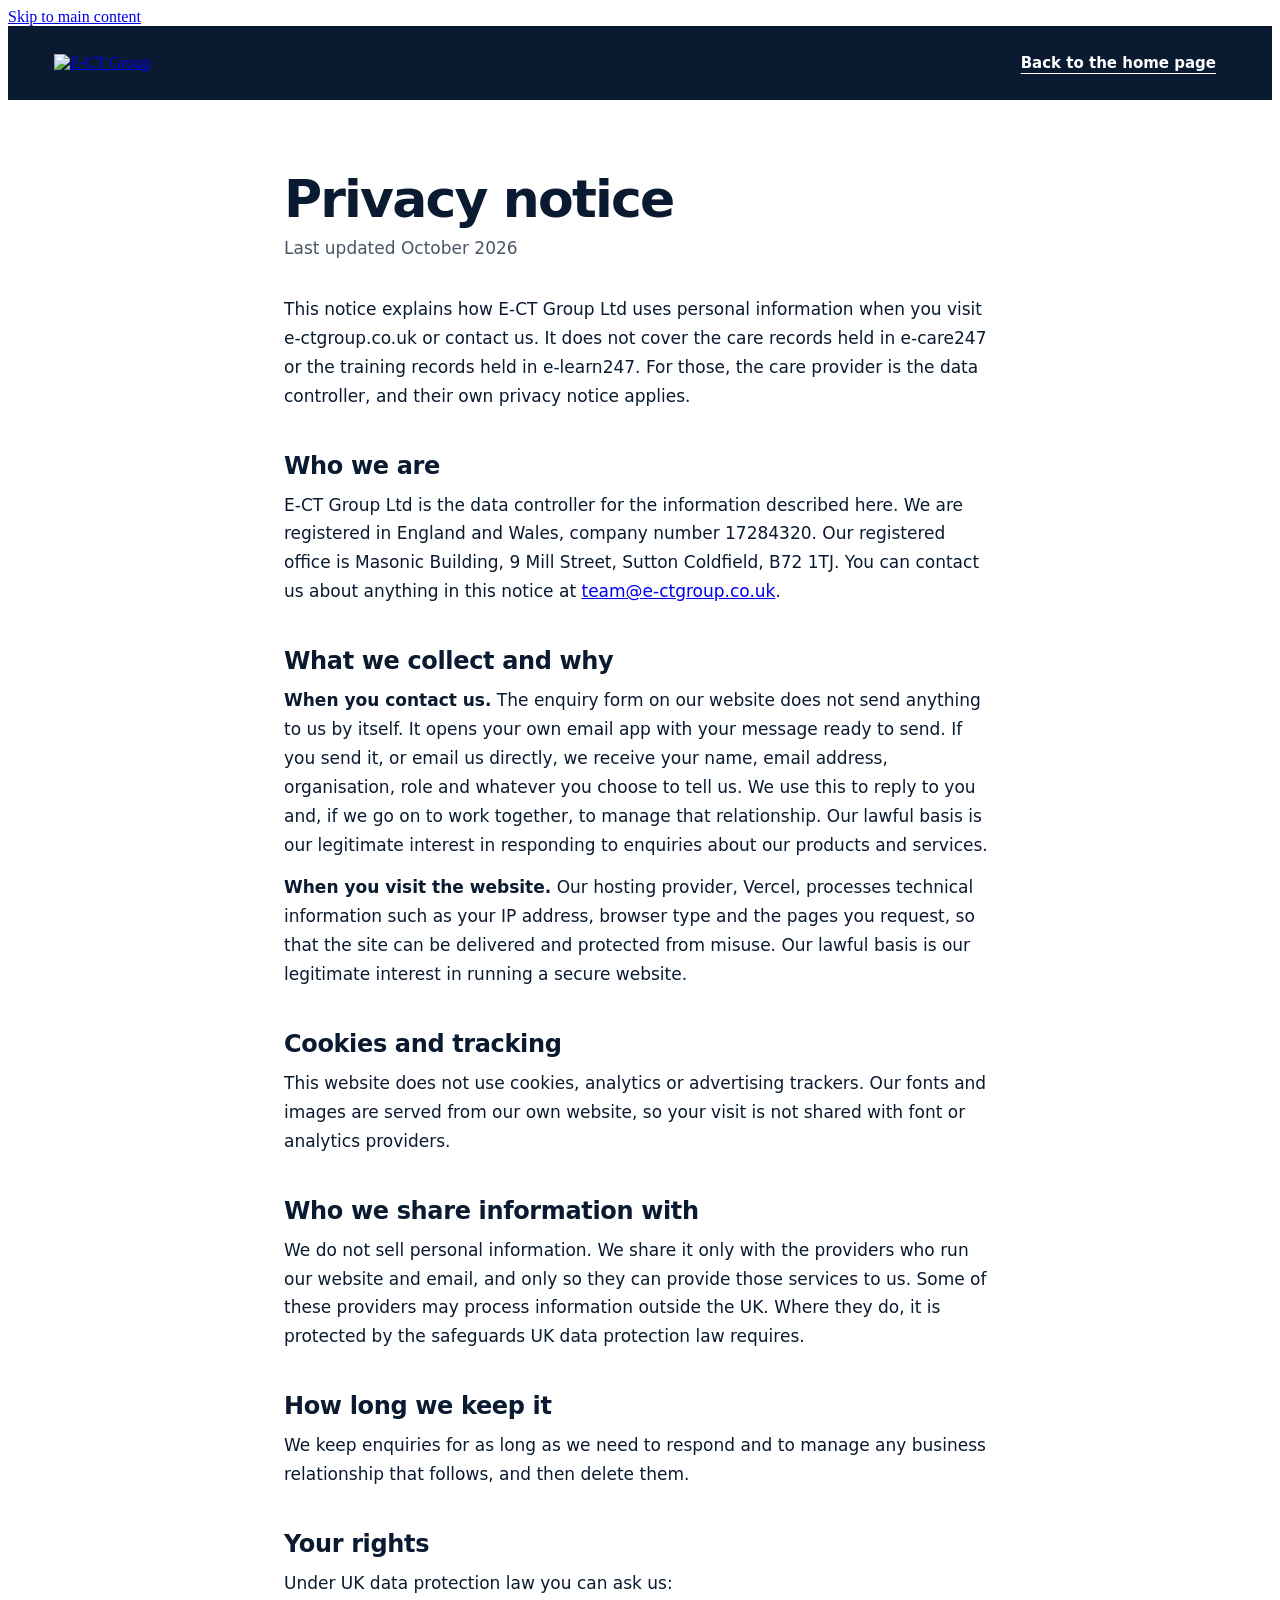
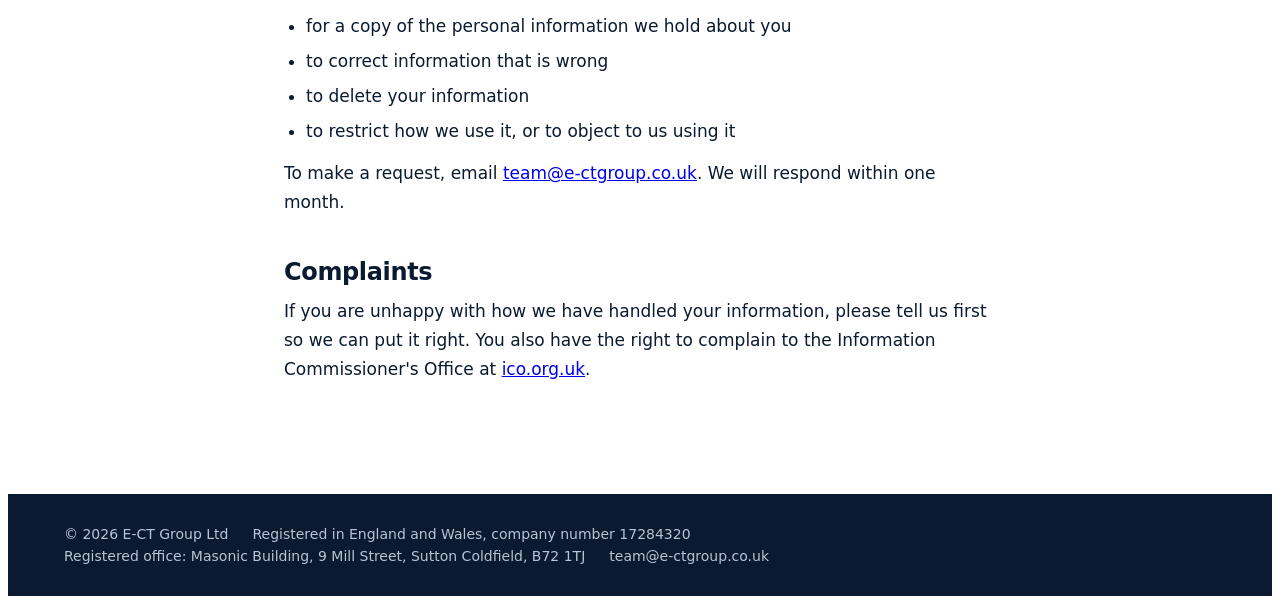
==== privacy.html @ 73a42988 "Add files via upload" ====
<!doctype html>
<html lang="en-GB">
<head>
<meta charset="utf-8">
<meta name="viewport" content="width=device-width, initial-scale=1">
<title>Privacy notice · E-CT Group</title>
<meta name="description" content="How E-CT Group Ltd uses personal information when you visit our website or contact us.">
<link rel="canonical" href="https://e-ctgroup.co.uk/privacy">
<meta name="theme-color" content="#0A1A30">
<link rel="icon" href="/favicon.svg" type="image/svg+xml">
<link rel="icon" href="/favicon-32.png" sizes="32x32" type="image/png">
<link rel="apple-touch-icon" href="/apple-touch-icon.png">
<link rel="stylesheet" href="/assets/site.css">
</head>
<body>
<a href="#main" class="skip">Skip to main content</a>
<header style="background: #0A1A30">
<div style="max-width: 1200px; margin: 0 auto; padding: 18px 24px; box-sizing: border-box; display: flex; align-items: center; justify-content: space-between; gap: 16px; flex-wrap: wrap">
<a href="/" aria-label="E-CT Group home" style="display: block; margin-left: -10px"><img src="/assets/img/e-ct-group-on-dark.svg" alt="E-CT Group" width="172" style="width: 172px; height: auto; display: block"></a>
<a href="/" style="color: #FFFFFF; font-weight: 700; font-size: 15px; text-underline-offset: 5px; padding: 10px 0; font-family: 'Manrope', system-ui, sans-serif">Back to the home page</a>
</div>
</header>
<main id="main" style="font-family: 'Manrope', system-ui, sans-serif; color: #0A1A30; background: #FFFFFF">
<div class="prose" style="max-width: 760px; margin: 0 auto; padding: 72px 24px 96px; box-sizing: border-box; font-size: 17px; line-height: 1.7">
<h1 style="margin: 0 0 8px; font-size: clamp(36px, 6vw, 52px); line-height: 1.04; font-weight: 800; letter-spacing: -0.035em">Privacy notice</h1><p style="margin: 0 0 32px; color: #4A5568">Last updated October 2026</p><p style="margin: 0 0 14px">This notice explains how E-CT Group Ltd uses personal information when you visit e-ctgroup.co.uk or contact us. It does not cover the care records held in e-care247 or the training records held in e-learn247. For those, the care provider is the data controller, and their own privacy notice applies.</p><h2 style="margin: 40px 0 10px; font-size: 24px; line-height: 1.25; font-weight: 800; letter-spacing: -0.015em">Who we are</h2><p style="margin: 0 0 14px">E-CT Group Ltd is the data controller for the information described here. We are registered in England and Wales, company number 17284320. Our registered office is Masonic Building, 9 Mill Street, Sutton Coldfield, B72 1TJ. You can contact us about anything in this notice at <a href='mailto:team@e-ctgroup.co.uk'>team@e-ctgroup.co.uk</a>.</p><h2 style="margin: 40px 0 10px; font-size: 24px; line-height: 1.25; font-weight: 800; letter-spacing: -0.015em">What we collect and why</h2><p style="margin: 0 0 14px"><strong>When you contact us.</strong> The enquiry form on our website does not send anything to us by itself. It opens your own email app with your message ready to send. If you send it, or email us directly, we receive your name, email address, organisation, role and whatever you choose to tell us. We use this to reply to you and, if we go on to work together, to manage that relationship. Our lawful basis is our legitimate interest in responding to enquiries about our products and services.</p><p style="margin: 0 0 14px"><strong>When you visit the website.</strong> Our hosting provider, Vercel, processes technical information such as your IP address, browser type and the pages you request, so that the site can be delivered and protected from misuse. Our lawful basis is our legitimate interest in running a secure website.</p><h2 style="margin: 40px 0 10px; font-size: 24px; line-height: 1.25; font-weight: 800; letter-spacing: -0.015em">Cookies and tracking</h2><p style="margin: 0 0 14px">This website does not use cookies, analytics or advertising trackers. Our fonts and images are served from our own website, so your visit is not shared with font or analytics providers.</p><h2 style="margin: 40px 0 10px; font-size: 24px; line-height: 1.25; font-weight: 800; letter-spacing: -0.015em">Who we share information with</h2><p style="margin: 0 0 14px">We do not sell personal information. We share it only with the providers who run our website and email, and only so they can provide those services to us. Some of these providers may process information outside the UK. Where they do, it is protected by the safeguards UK data protection law requires.</p><h2 style="margin: 40px 0 10px; font-size: 24px; line-height: 1.25; font-weight: 800; letter-spacing: -0.015em">How long we keep it</h2><p style="margin: 0 0 14px">We keep enquiries for as long as we need to respond and to manage any business relationship that follows, and then delete them.</p><h2 style="margin: 40px 0 10px; font-size: 24px; line-height: 1.25; font-weight: 800; letter-spacing: -0.015em">Your rights</h2><p style="margin: 0 0 14px">Under UK data protection law you can ask us:</p><ul style="margin: 0 0 14px; padding-left: 22px"><li style="margin-bottom: 6px">for a copy of the personal information we hold about you</li><li style="margin-bottom: 6px">to correct information that is wrong</li><li style="margin-bottom: 6px">to delete your information</li><li style="margin-bottom: 6px">to restrict how we use it, or to object to us using it</li></ul><p style="margin: 0 0 14px">To make a request, email <a href='mailto:team@e-ctgroup.co.uk'>team@e-ctgroup.co.uk</a>. We will respond within one month.</p><h2 style="margin: 40px 0 10px; font-size: 24px; line-height: 1.25; font-weight: 800; letter-spacing: -0.015em">Complaints</h2><p style="margin: 0 0 14px">If you are unhappy with how we have handled your information, please tell us first so we can put it right. You also have the right to complain to the Information Commissioner's Office at <a href='https://ico.org.uk/make-a-complaint/'>ico.org.uk</a>.</p>
</div>
</main>
<footer style="background: #0A1A30; color: #B8C4D4; font-family: 'Manrope', system-ui, sans-serif">
<div style="max-width: 1200px; margin: 0 auto; padding: 32px 24px; box-sizing: border-box; display: flex; flex-wrap: wrap; gap: 6px 24px; font-size: 14px">
<span>© 2026 E-CT Group Ltd</span><span>Registered in England and Wales, company number 17284320</span><span>Registered office: Masonic Building, 9 Mill Street, Sutton Coldfield, B72 1TJ</span><span>team@e-ctgroup.co.uk</span>
</div>
</footer>
</body>
</html>
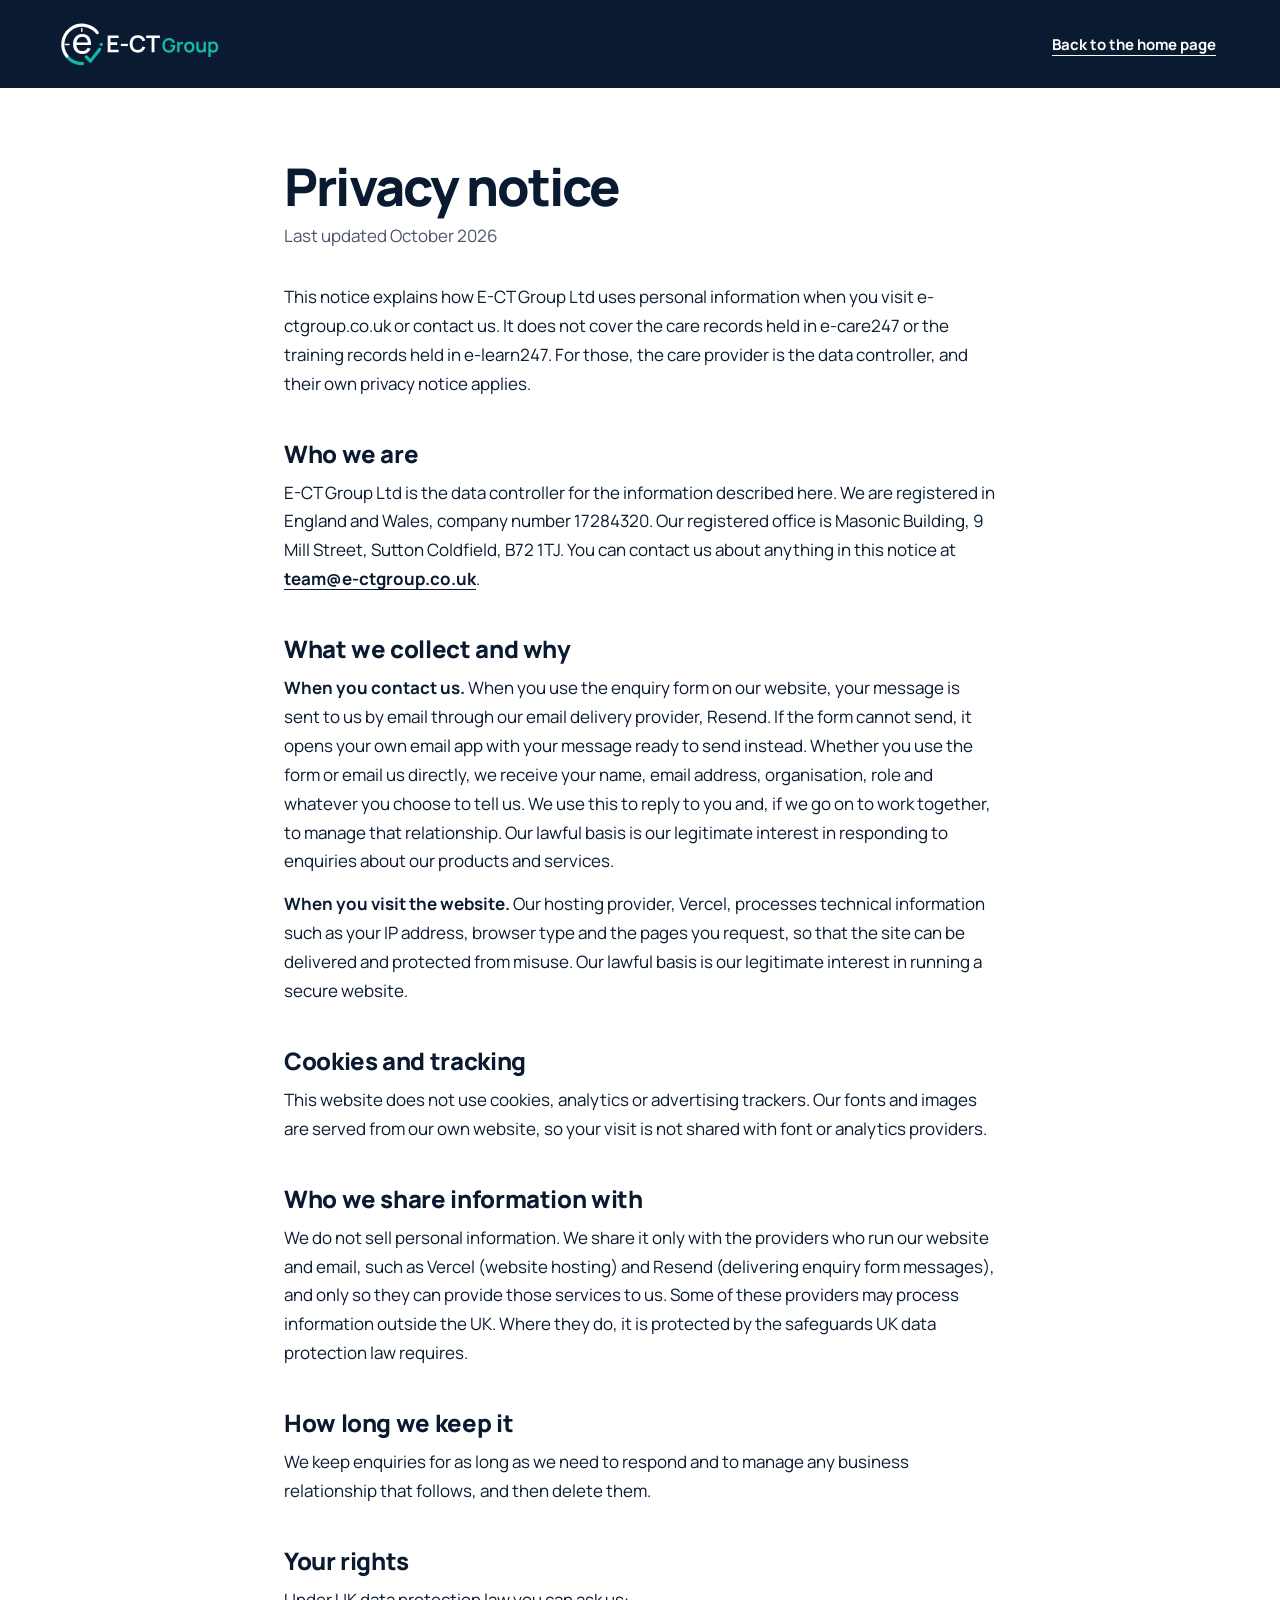
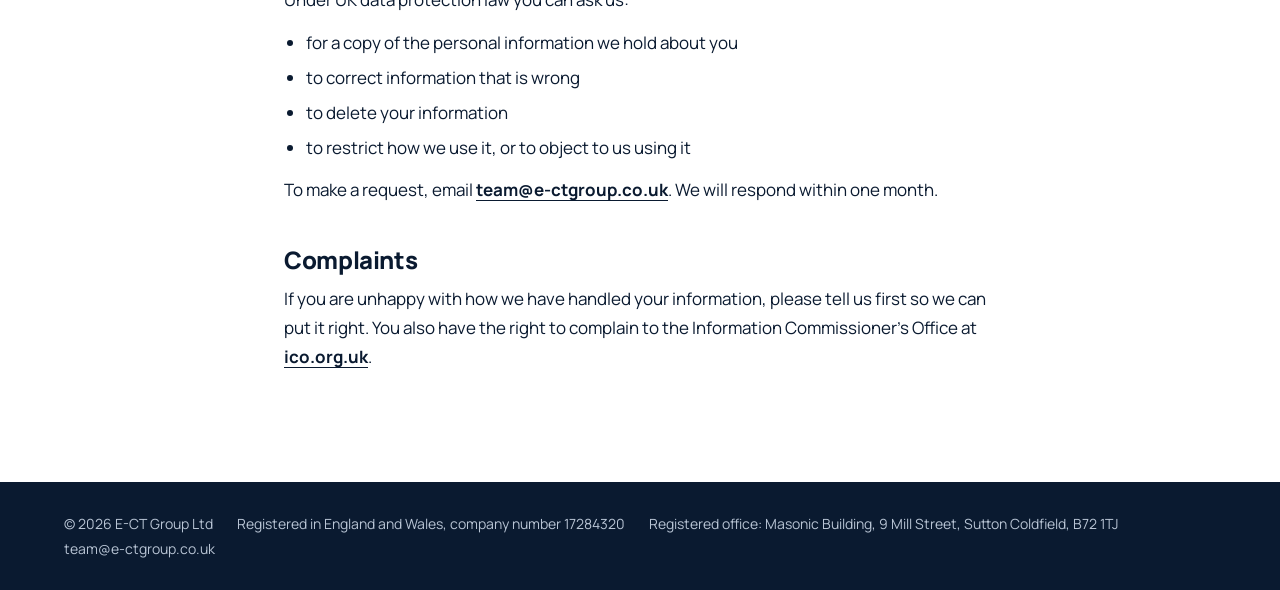
==== commit 4db9740c: "Send enquiry form submissions via Vercel function and Resend The form now posts to /api/enquiry, whi" ====
--- a/privacy.html
+++ b/privacy.html
@@ -22,7 +22,7 @@
 </header>
 <main id="main" style="font-family: 'Manrope', system-ui, sans-serif; color: #0A1A30; background: #FFFFFF">
 <div class="prose" style="max-width: 760px; margin: 0 auto; padding: 72px 24px 96px; box-sizing: border-box; font-size: 17px; line-height: 1.7">
-<h1 style="margin: 0 0 8px; font-size: clamp(36px, 6vw, 52px); line-height: 1.04; font-weight: 800; letter-spacing: -0.035em">Privacy notice</h1><p style="margin: 0 0 32px; color: #4A5568">Last updated October 2026</p><p style="margin: 0 0 14px">This notice explains how E-CT Group Ltd uses personal information when you visit e-ctgroup.co.uk or contact us. It does not cover the care records held in e-care247 or the training records held in e-learn247. For those, the care provider is the data controller, and their own privacy notice applies.</p><h2 style="margin: 40px 0 10px; font-size: 24px; line-height: 1.25; font-weight: 800; letter-spacing: -0.015em">Who we are</h2><p style="margin: 0 0 14px">E-CT Group Ltd is the data controller for the information described here. We are registered in England and Wales, company number 17284320. Our registered office is Masonic Building, 9 Mill Street, Sutton Coldfield, B72 1TJ. You can contact us about anything in this notice at <a href='mailto:team@e-ctgroup.co.uk'>team@e-ctgroup.co.uk</a>.</p><h2 style="margin: 40px 0 10px; font-size: 24px; line-height: 1.25; font-weight: 800; letter-spacing: -0.015em">What we collect and why</h2><p style="margin: 0 0 14px"><strong>When you contact us.</strong> The enquiry form on our website does not send anything to us by itself. It opens your own email app with your message ready to send. If you send it, or email us directly, we receive your name, email address, organisation, role and whatever you choose to tell us. We use this to reply to you and, if we go on to work together, to manage that relationship. Our lawful basis is our legitimate interest in responding to enquiries about our products and services.</p><p style="margin: 0 0 14px"><strong>When you visit the website.</strong> Our hosting provider, Vercel, processes technical information such as your IP address, browser type and the pages you request, so that the site can be delivered and protected from misuse. Our lawful basis is our legitimate interest in running a secure website.</p><h2 style="margin: 40px 0 10px; font-size: 24px; line-height: 1.25; font-weight: 800; letter-spacing: -0.015em">Cookies and tracking</h2><p style="margin: 0 0 14px">This website does not use cookies, analytics or advertising trackers. Our fonts and images are served from our own website, so your visit is not shared with font or analytics providers.</p><h2 style="margin: 40px 0 10px; font-size: 24px; line-height: 1.25; font-weight: 800; letter-spacing: -0.015em">Who we share information with</h2><p style="margin: 0 0 14px">We do not sell personal information. We share it only with the providers who run our website and email, and only so they can provide those services to us. Some of these providers may process information outside the UK. Where they do, it is protected by the safeguards UK data protection law requires.</p><h2 style="margin: 40px 0 10px; font-size: 24px; line-height: 1.25; font-weight: 800; letter-spacing: -0.015em">How long we keep it</h2><p style="margin: 0 0 14px">We keep enquiries for as long as we need to respond and to manage any business relationship that follows, and then delete them.</p><h2 style="margin: 40px 0 10px; font-size: 24px; line-height: 1.25; font-weight: 800; letter-spacing: -0.015em">Your rights</h2><p style="margin: 0 0 14px">Under UK data protection law you can ask us:</p><ul style="margin: 0 0 14px; padding-left: 22px"><li style="margin-bottom: 6px">for a copy of the personal information we hold about you</li><li style="margin-bottom: 6px">to correct information that is wrong</li><li style="margin-bottom: 6px">to delete your information</li><li style="margin-bottom: 6px">to restrict how we use it, or to object to us using it</li></ul><p style="margin: 0 0 14px">To make a request, email <a href='mailto:team@e-ctgroup.co.uk'>team@e-ctgroup.co.uk</a>. We will respond within one month.</p><h2 style="margin: 40px 0 10px; font-size: 24px; line-height: 1.25; font-weight: 800; letter-spacing: -0.015em">Complaints</h2><p style="margin: 0 0 14px">If you are unhappy with how we have handled your information, please tell us first so we can put it right. You also have the right to complain to the Information Commissioner's Office at <a href='https://ico.org.uk/make-a-complaint/'>ico.org.uk</a>.</p>
+<h1 style="margin: 0 0 8px; font-size: clamp(36px, 6vw, 52px); line-height: 1.04; font-weight: 800; letter-spacing: -0.035em">Privacy notice</h1><p style="margin: 0 0 32px; color: #4A5568">Last updated October 2026</p><p style="margin: 0 0 14px">This notice explains how E-CT Group Ltd uses personal information when you visit e-ctgroup.co.uk or contact us. It does not cover the care records held in e-care247 or the training records held in e-learn247. For those, the care provider is the data controller, and their own privacy notice applies.</p><h2 style="margin: 40px 0 10px; font-size: 24px; line-height: 1.25; font-weight: 800; letter-spacing: -0.015em">Who we are</h2><p style="margin: 0 0 14px">E-CT Group Ltd is the data controller for the information described here. We are registered in England and Wales, company number 17284320. Our registered office is Masonic Building, 9 Mill Street, Sutton Coldfield, B72 1TJ. You can contact us about anything in this notice at <a href='mailto:team@e-ctgroup.co.uk'>team@e-ctgroup.co.uk</a>.</p><h2 style="margin: 40px 0 10px; font-size: 24px; line-height: 1.25; font-weight: 800; letter-spacing: -0.015em">What we collect and why</h2><p style="margin: 0 0 14px"><strong>When you contact us.</strong> When you use the enquiry form on our website, your message is sent to us by email through our email delivery provider, Resend. If the form cannot send, it opens your own email app with your message ready to send instead. Whether you use the form or email us directly, we receive your name, email address, organisation, role and whatever you choose to tell us. We use this to reply to you and, if we go on to work together, to manage that relationship. Our lawful basis is our legitimate interest in responding to enquiries about our products and services.</p><p style="margin: 0 0 14px"><strong>When you visit the website.</strong> Our hosting provider, Vercel, processes technical information such as your IP address, browser type and the pages you request, so that the site can be delivered and protected from misuse. Our lawful basis is our legitimate interest in running a secure website.</p><h2 style="margin: 40px 0 10px; font-size: 24px; line-height: 1.25; font-weight: 800; letter-spacing: -0.015em">Cookies and tracking</h2><p style="margin: 0 0 14px">This website does not use cookies, analytics or advertising trackers. Our fonts and images are served from our own website, so your visit is not shared with font or analytics providers.</p><h2 style="margin: 40px 0 10px; font-size: 24px; line-height: 1.25; font-weight: 800; letter-spacing: -0.015em">Who we share information with</h2><p style="margin: 0 0 14px">We do not sell personal information. We share it only with the providers who run our website and email, such as Vercel (website hosting) and Resend (delivering enquiry form messages), and only so they can provide those services to us. Some of these providers may process information outside the UK. Where they do, it is protected by the safeguards UK data protection law requires.</p><h2 style="margin: 40px 0 10px; font-size: 24px; line-height: 1.25; font-weight: 800; letter-spacing: -0.015em">How long we keep it</h2><p style="margin: 0 0 14px">We keep enquiries for as long as we need to respond and to manage any business relationship that follows, and then delete them.</p><h2 style="margin: 40px 0 10px; font-size: 24px; line-height: 1.25; font-weight: 800; letter-spacing: -0.015em">Your rights</h2><p style="margin: 0 0 14px">Under UK data protection law you can ask us:</p><ul style="margin: 0 0 14px; padding-left: 22px"><li style="margin-bottom: 6px">for a copy of the personal information we hold about you</li><li style="margin-bottom: 6px">to correct information that is wrong</li><li style="margin-bottom: 6px">to delete your information</li><li style="margin-bottom: 6px">to restrict how we use it, or to object to us using it</li></ul><p style="margin: 0 0 14px">To make a request, email <a href='mailto:team@e-ctgroup.co.uk'>team@e-ctgroup.co.uk</a>. We will respond within one month.</p><h2 style="margin: 40px 0 10px; font-size: 24px; line-height: 1.25; font-weight: 800; letter-spacing: -0.015em">Complaints</h2><p style="margin: 0 0 14px">If you are unhappy with how we have handled your information, please tell us first so we can put it right. You also have the right to complain to the Information Commissioner's Office at <a href='https://ico.org.uk/make-a-complaint/'>ico.org.uk</a>.</p>
 </div>
 </main>
 <footer style="background: #0A1A30; color: #B8C4D4; font-family: 'Manrope', system-ui, sans-serif">
--- a/assets/site.css
+++ b/assets/site.css
@@ -0,0 +1,44 @@
+@font-face{font-family:'Manrope';src:url('/assets/fonts/manrope.woff2') format('woff2');font-weight:200 800;font-display:swap}
+@font-face{font-family:'JetBrains Mono';src:url('/assets/fonts/jetbrains-mono.woff2') format('woff2');font-weight:100 800;font-display:swap}
+body{margin:0;background:#0A1A30}
+a{color:#0A1A30}a:hover{color:#000000}
+.skip{position:absolute;left:16px;top:-80px;z-index:10;background:#FFFFFF;color:#0A1A30;padding:12px 18px;border-radius:10px;font-weight:700}.skip:focus{top:16px}
+.navlink:hover{text-decoration:underline;text-underline-offset:6px}
+:focus-visible{outline:3px solid #14B8A6;outline-offset:3px;border-radius:4px}
+summary::-webkit-details-marker{display:none}
+details[open] .chev{transform:rotate(180deg)}
+.chev{transition:transform .2s ease}
+.ring-spin{transform-box:view-box;transform-origin:1800px 1800px;animation:ringspin 2.1s cubic-bezier(.16,1,.3,1) .1s both;will-change:transform}
+@keyframes ringspin{from{transform:rotate(-46deg)}to{transform:rotate(0deg)}}
+.ring-sweep{stroke-dasharray:1 2;stroke-dashoffset:1.03;animation:sweep 1.55s cubic-bezier(.65,0,.35,1) .2s forwards}
+.tick-draw{stroke-dasharray:1 2;stroke-dashoffset:1.03;animation:sweep .6s cubic-bezier(.22,1,.36,1) 1.55s forwards}
+@keyframes sweep{to{stroke-dashoffset:0}}
+.tick-pop{transform-box:fill-box;transform-origin:30% 70%;animation:tickpop .7s cubic-bezier(.34,1.56,.64,1) 2.05s both}
+@keyframes tickpop{0%{transform:scale(1)}35%{transform:scale(1.09)}100%{transform:scale(1)}}
+.rise{animation:rise 1s cubic-bezier(.16,1,.3,1) both}
+@keyframes rise{from{opacity:0;transform:translateY(18px)}to{opacity:1;transform:translateY(0)}}
+.rise-1{animation-delay:.05s}.rise-2{animation-delay:.14s}.rise-3{animation-delay:.28s}.rise-4{animation-delay:.4s}.rise-5{animation-delay:.62s}
+@media (prefers-reduced-motion: reduce){.ring-spin,.tick-pop,.rise{animation:none}.ring-sweep,.tick-draw{animation:none;stroke-dashoffset:0}}
+.mnav{display:none}
+.mnav summary::-webkit-details-marker{display:none}
+@media (max-width: 1180px) and (min-width: 1024px){.hero-ring{width:620px !important;height:620px !important;right:-220px !important;top:-70px !important}}
+@media (max-width: 1023px){.hero-ring{position:relative !important;display:block;right:auto !important;top:auto !important;width:190px !important;height:190px !important;margin:40px 0 -4px 14px}.hero-pad{padding-top:20px !important}}
+@media (max-width: 900px){.dnav{display:none !important}.mnav{display:block}}
+@media (max-width: 760px){
+.hero-ring{width:150px !important;height:150px !important;margin:36px 0 -6px 14px}
+.facts{grid-template-columns:1fr !important}
+.hero-pad{padding-top:20px !important;padding-bottom:150px !important}
+.pad{padding-top:72px !important;padding-bottom:72px !important}
+.fact{border-left:none !important;border-top:1px solid #D5DBE3}
+.fact:first-child{border-top:none}
+.tbl{min-width:0 !important;font-size:13.5px !important}
+.hide-sm{display:none}
+.orgs{flex-direction:column !important}
+.orgdiv{flex-basis:40px !important}
+.orgdiv>div{width:100% !important;height:8px !important;align-self:center !important}
+.tbl th,.tbl td{padding-right:8px !important}
+.tbl th[scope=row]{white-space:normal !important}
+}
+html{scroll-behavior:smooth}@media (prefers-reduced-motion: reduce){html{scroll-behavior:auto}}
+[id]{scroll-margin-top:16px}
+.prose a{color:#0A1A30;text-underline-offset:4px;font-weight:700}
